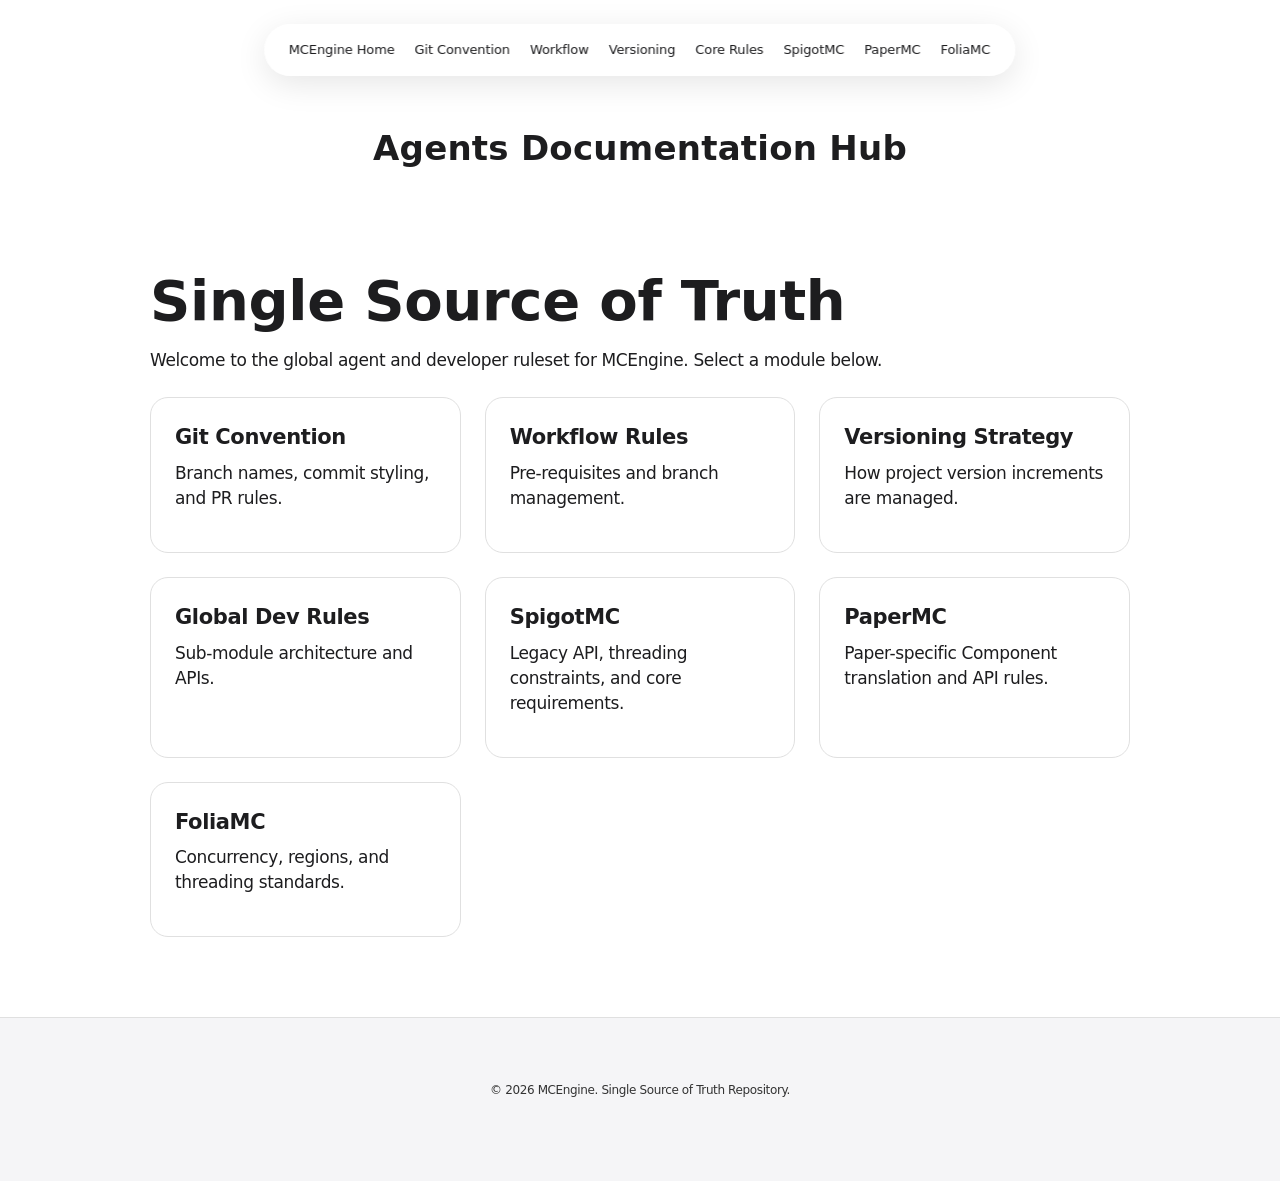
==== docs/index.html @ 188981f5 "chore: init commit" ====
<!DOCTYPE html>
<html lang="en">
<head>
    <meta charset="UTF-8">
    <meta name="viewport" content="width=device-width, initial-scale=1.0">
    <title>MCEngine Agents</title>
    <link rel="stylesheet" href="shared.css">
</head>
<body data-root-path="">
    <div id="header-placeholder"></div>

    <div class="sub-nav">
        <div class="sub-nav-title">Agents Documentation Hub</div>
    </div>

    <main class="section-light">
        <div class="container">
            <h1>Single Source of Truth</h1>
            <p>Welcome to the global agent and developer ruleset for MCEngine. Select a module below.</p>
            
            <div class="grid">
                <a href="git/index.html" class="card">
                    <div class="card-title">Git Convention</div>
                    <p>Branch names, commit styling, and PR rules.</p>
                </a>
                <a href="workflow/index.html" class="card">
                    <div class="card-title">Workflow Rules</div>
                    <p>Pre-requisites and branch management.</p>
                </a>
                <a href="version/index.html" class="card">
                    <div class="card-title">Versioning Strategy</div>
                    <p>How project version increments are managed.</p>
                </a>
                <a href="rule/index.html" class="card">
                    <div class="card-title">Global Dev Rules</div>
                    <p>Sub-module architecture and APIs.</p>
                </a>
                <a href="spigotmc/index.html" class="card">
                    <div class="card-title">SpigotMC</div>
                    <p>Legacy API, threading constraints, and core requirements.</p>
                </a>
                <a href="papermc/index.html" class="card">
                    <div class="card-title">PaperMC</div>
                    <p>Paper-specific Component translation and API rules.</p>
                </a>
                <a href="foliamc/index.html" class="card">
                    <div class="card-title">FoliaMC</div>
                    <p>Concurrency, regions, and threading standards.</p>
                </a>
            </div>
        </div>
    </main>

    <div id="footer-placeholder"></div>
    <script src="shared.js"></script>
</body>
</html>
---- docs/shared.css ----
/* =========================================
   Global Design Tokens (Apple Style)
   ========================================= */
:root {
  /* Colors */
  --color-primary: #0066cc; /* Action Blue */
  --color-primary-active: #0071e3;
  --color-ink: #1d1d1f;
  --color-ink-muted: #7a7a7a;
  --color-ink-footer: #333333;
  --color-canvas: #ffffff;
  --color-parchment: #f5f5f7;
  --color-surface-black: #000000;
  --color-hairline: #e0e0e0;

  /* Typography */
  --font-display: "SF Pro Display", system-ui, -apple-system, sans-serif;
  --font-body: "SF Pro Text", system-ui, -apple-system, sans-serif;
  
  /* Spacing */
  --spacing-sm: 12px;
  --spacing-md: 17px;
  --spacing-lg: 24px;
  --spacing-section: 80px;

  /* Border Radius */
  --rounded-lg: 18px;
  --rounded-pill: 9999px;
}

/* =========================================
   Reset & Base Styles
   ========================================= */
* { 
  box-sizing: border-box; 
  margin: 0; 
  padding: 0; 
}

body {
  font-family: var(--font-body);
  font-size: 17px;
  font-weight: 400;
  line-height: 1.47;
  letter-spacing: -0.374px;
  color: var(--color-ink);
  background-color: var(--color-canvas);
  -webkit-font-smoothing: antialiased;
  display: flex;
  flex-direction: column;
  min-height: 100vh;
  
  /* Adjusted padding: only makes room for the floating global-nav now */
  padding-top: 100px; 
}

main { 
  flex: 1; 
}

/* =========================================
   Navigation
   ========================================= */
/* Global Top Navigation - Floating Glass Pill */
.global-nav {
  position: fixed;
  top: 24px;
  left: 50%;
  transform: translateX(-50%);
  z-index: 9999;
  
  /* Glassmorphism Effect */
  background-color: rgba(255, 255, 255, 0.75);
  backdrop-filter: saturate(180%) blur(20px);
  -webkit-backdrop-filter: saturate(180%) blur(20px);
  border: 1px solid rgba(255, 255, 255, 0.4);
  box-shadow: 0 8px 32px rgba(0, 0, 0, 0.1);
  
  border-radius: var(--rounded-pill);
  height: 52px;
  display: flex;
  align-items: center;
  padding: 0 var(--spacing-lg);
  width: max-content;
  max-width: 95vw;
  overflow-x: auto;
  
  /* Hide scrollbars for cleaner look on small screens */
  scrollbar-width: none; 
}

.global-nav::-webkit-scrollbar {
  display: none;
}

.global-nav a {
  color: var(--color-ink);
  text-decoration: none;
  font-size: 13px;
  font-weight: 500;
  letter-spacing: -0.12px;
  margin-right: 20px;
  white-space: nowrap;
  transition: color 0.2s ease;
}

.global-nav a:last-child {
  margin-right: 0;
}

.global-nav a:hover {
  color: var(--color-primary);
}

/* Sub Navigation (Static, centered, no background) */
.sub-nav {
  /* Removed position: fixed so it stays in document flow and scrolls away */
  display: flex;
  justify-content: center; /* Centers the title */
  align-items: center;
  margin-top: var(--spacing-lg);
  margin-bottom: var(--spacing-md);
  
  background-color: transparent;
  border-bottom: none;
}

.sub-nav-title {
  font-family: var(--font-display);
  font-size: 34px; /* Made bigger */
  font-weight: 700; /* Made bolder */
  letter-spacing: 0.231px;
}

/* =========================================
   Footer
   ========================================= */
.global-footer {
  background-color: var(--color-parchment);
  color: var(--color-ink-footer);
  padding: 64px var(--spacing-lg);
  font-size: 12px;
  text-align: center;
  border-top: 1px solid var(--color-hairline);
}

/* =========================================
   Typography & Content Layout
   ========================================= */
h1 { 
  font-family: var(--font-display); 
  font-size: 56px; 
  font-weight: 600; 
  line-height: 1.07; 
  letter-spacing: -0.28px; 
  margin-bottom: var(--spacing-md); 
}

h2 { 
  font-family: var(--font-display); 
  font-size: 40px; 
  font-weight: 600; 
  line-height: 1.1; 
  margin-bottom: var(--spacing-sm); 
}

h3 { 
  font-family: var(--font-display); 
  font-size: 28px; 
  font-weight: 400; 
  margin-top: var(--spacing-lg); 
  margin-bottom: var(--spacing-sm); 
}

p { 
  margin-bottom: var(--spacing-md); 
}

ul { 
  margin-left: var(--spacing-lg); 
  margin-bottom: var(--spacing-lg); 
}

li { 
  margin-bottom: 8px; 
}

pre {
  background-color: var(--color-parchment);
  padding: var(--spacing-lg);
  border-radius: var(--rounded-lg);
  overflow-x: auto;
  font-family: monospace;
  font-size: 14px;
  margin-bottom: var(--spacing-lg);
  border: 1px solid var(--color-hairline);
}

/* =========================================
   Structural Classes
   ========================================= */
.section-light { 
  background-color: var(--color-canvas); 
  padding: var(--spacing-section) var(--spacing-lg); 
}

.container { 
  max-width: 980px; 
  margin: 0 auto; 
}

.grid {
  display: grid;
  grid-template-columns: repeat(auto-fit, minmax(300px, 1fr));
  gap: var(--spacing-lg);
  margin-top: var(--spacing-lg);
}

/* =========================================
   Cards
   ========================================= */
.card {
  background-color: var(--color-canvas);
  border: 1px solid var(--color-hairline);
  border-radius: var(--rounded-lg);
  padding: var(--spacing-lg);
  text-decoration: none;
  color: inherit;
  display: block;
  transition: transform 0.2s ease;
}

.card:hover { 
  transform: scale(0.98); 
  box-shadow: 0 4px 12px rgba(0,0,0,0.05);
}

.card-title { 
  font-weight: 600; 
  font-size: 21px; 
  margin-bottom: 8px; 
}
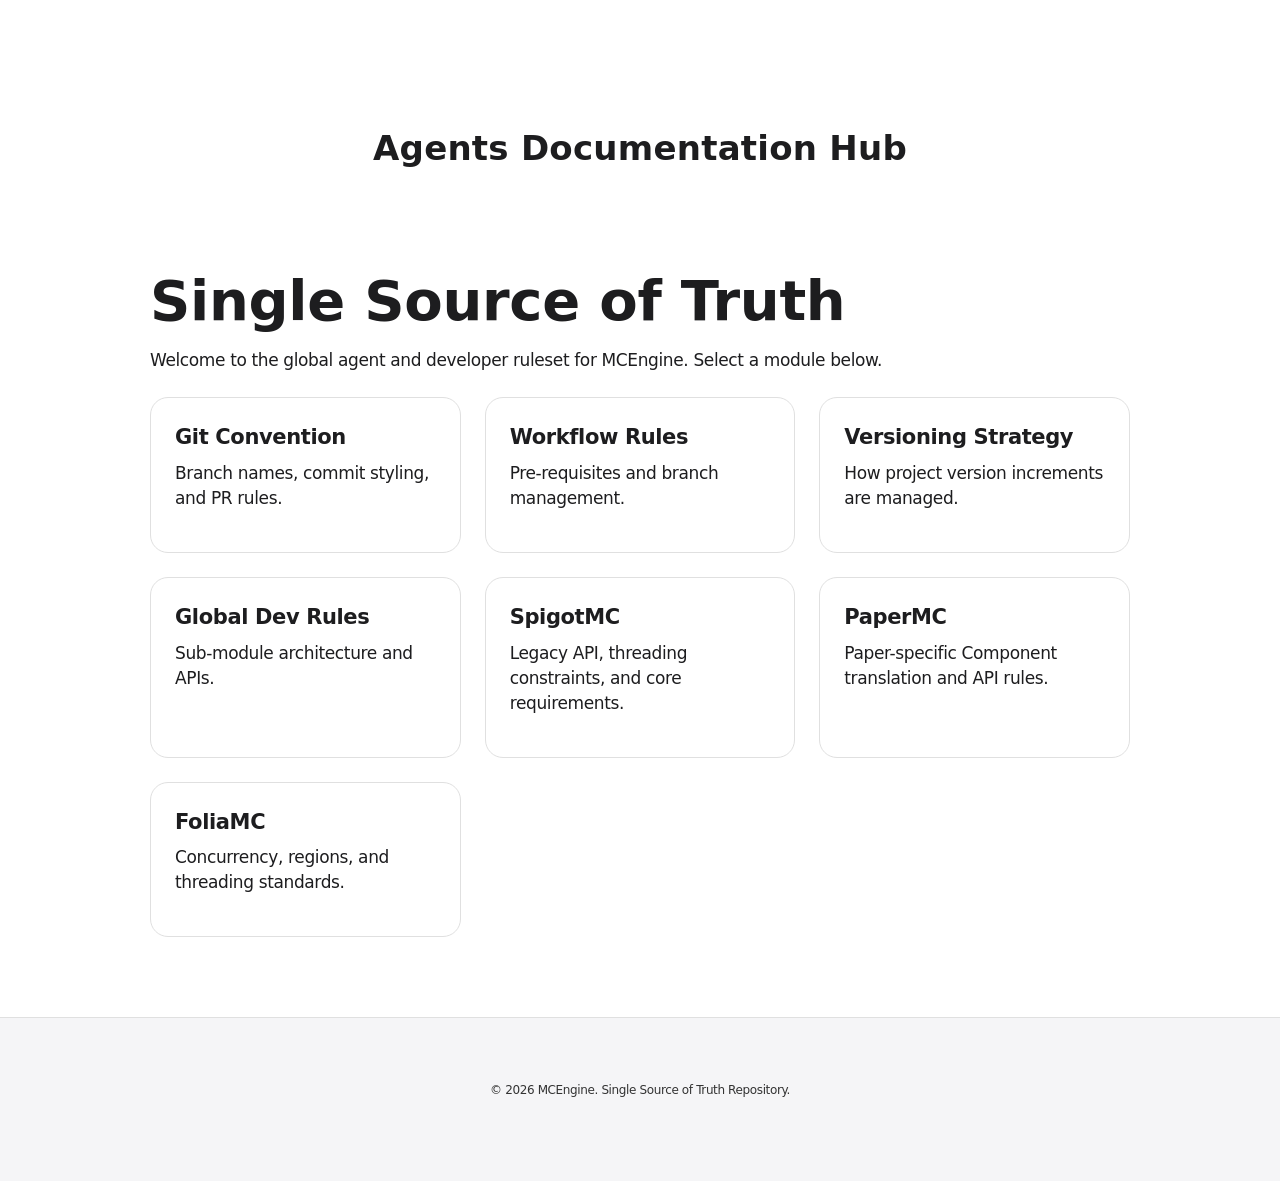
==== commit a63cfd4c: "docs: remove header from all documentation files" ====
--- a/docs/index.html
+++ b/docs/index.html
@@ -7,8 +7,6 @@
     <link rel="stylesheet" href="shared.css">
 </head>
 <body data-root-path="">
-    <div id="header-placeholder"></div>
-
     <div class="sub-nav">
         <div class="sub-nav-title">Agents Documentation Hub</div>
     </div>
